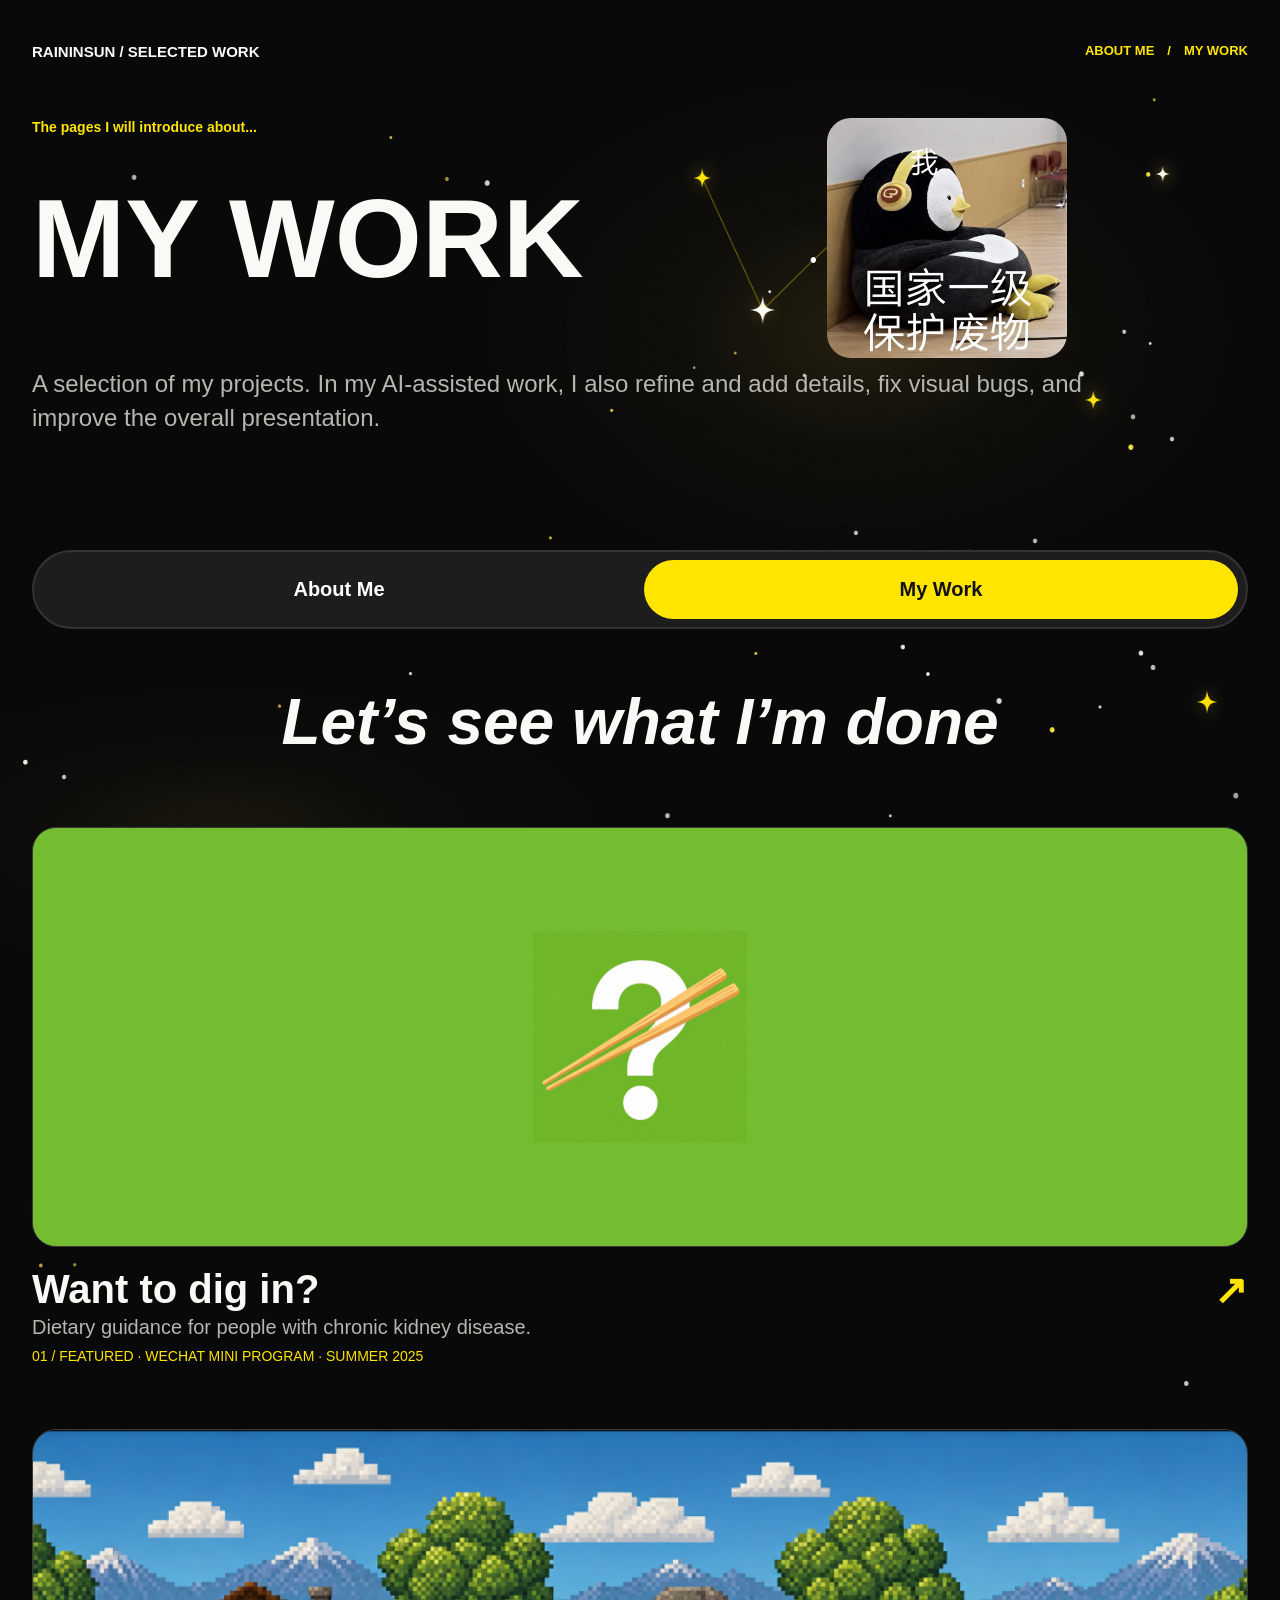
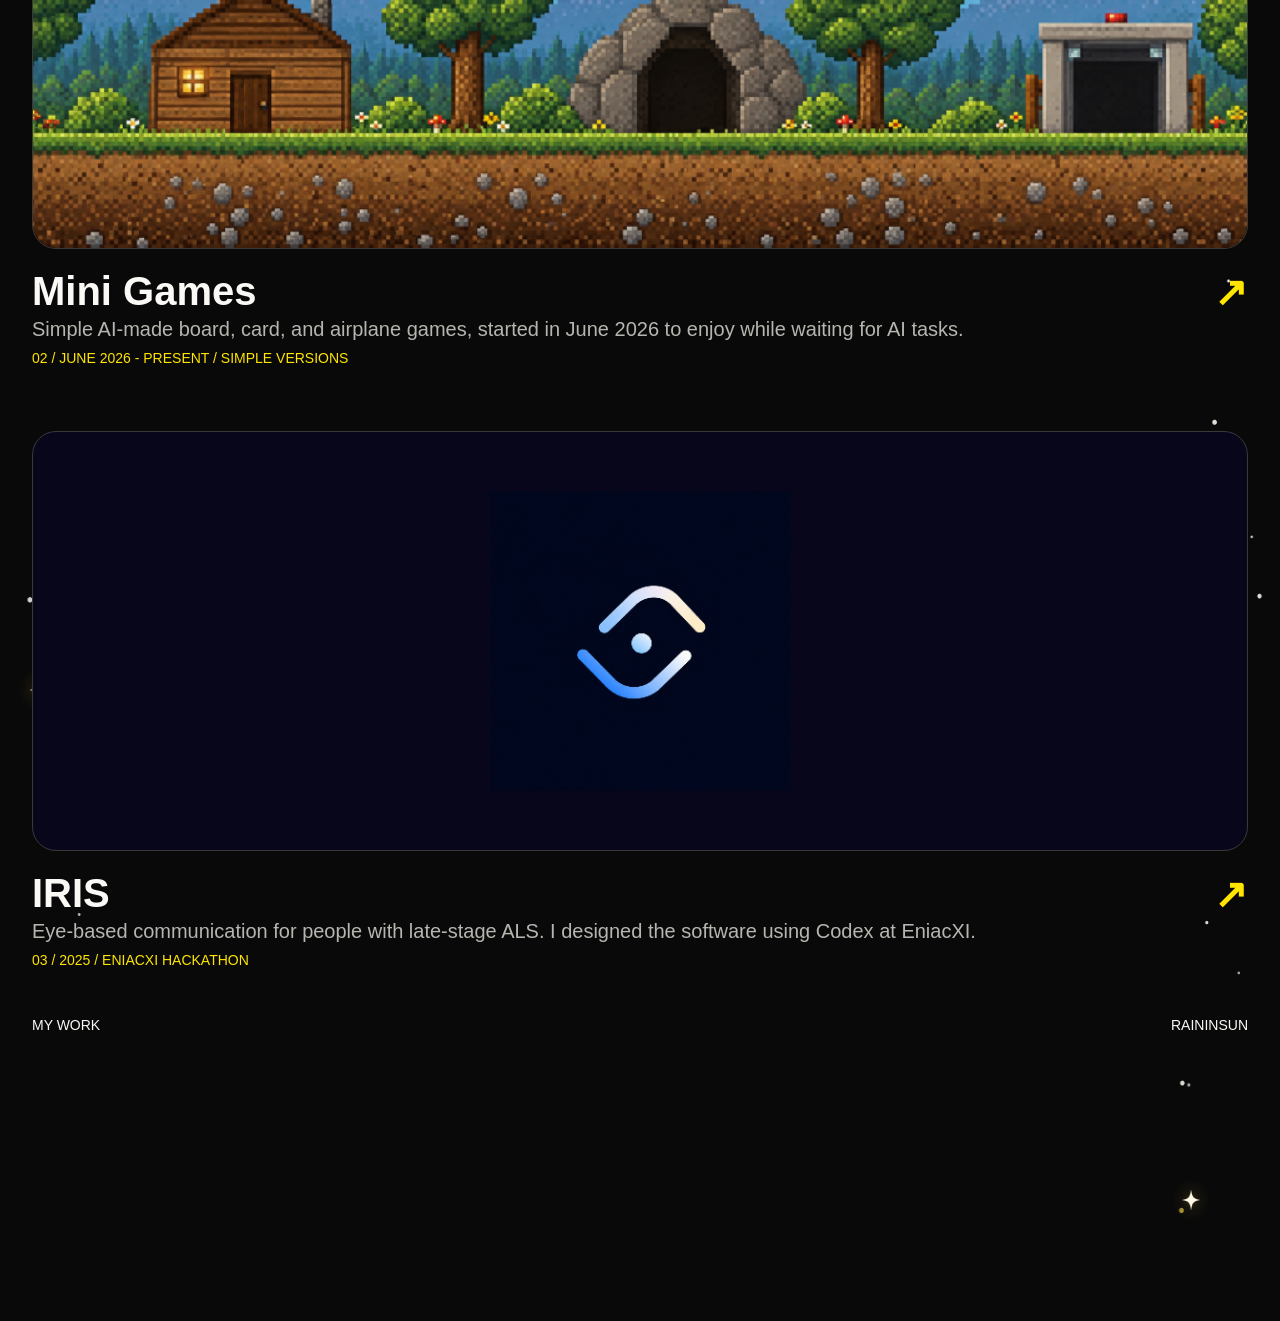
==== work.html @ 869edcb8 "Upload complete Figma website project" ====
<!doctype html><html lang="en"><head><meta charset="utf-8"><meta name="viewport" content="width=device-width,initial-scale=1"><title>My Work — Raininsun</title><link rel="stylesheet" href="styles.css"></head><body class="dark"><div class="darkpage workpage"><div class="stars"></div><div class="dark-shell"><header class="topbar"><b>RAININSUN / SELECTED WORK</b><nav><a href="index.html">ABOUT ME</a>　/　<a href="work.html">MY WORK</a></nav></header><main><section class="workhero"><label>The pages I will introduce about...</label><h1>MY WORK</h1><img src="assets/penguin.png" alt="Penguin artwork"><p>A selection of my projects. In my AI-assisted work, I also refine and add details, fix visual bugs, and improve the overall presentation.</p></section><nav class="tabs dtabs"><a href="index.html">About Me</a><a class="active" href="work.html">My Work</a></nav><h2 class="slogan">Let’s see what I’m done</h2><section class="projects"><article><div class="project kidney"><img src="assets/kidney-project.png" alt="Question mark illustration"></div><h2>Want to dig in? <span>↗</span></h2><p>Dietary guidance for people with chronic kidney disease.</p><small>01 / FEATURED · WECHAT MINI PROGRAM · SUMMER 2025</small></article><article><div class="project"><img src="assets/minigames.png" alt="Pixel art game landscape"></div><h2>Mini Games <span>↗</span></h2><p>Simple AI-made board, card, and airplane games, started in June 2026 to enjoy while waiting for AI tasks.</p><small>02 / JUNE 2026 - PRESENT / SIMPLE VERSIONS</small></article><a href="iris.html"><div class="project iris"><img src="assets/iris-icon.png" alt="IRIS app mark"></div><h2>IRIS <span>↗</span></h2><p>Eye-based communication for people with late-stage ALS. I designed the software using Codex at EniacXI.</p><small>03 / 2025 / ENIACXI HACKATHON</small></a></section></main><footer class="footer"><a href="work.html">MY WORK</a><a href="index.html">RAININSUN</a></footer></div></div></body></html>
---- styles.css ----
*{box-sizing:border-box}html{scroll-behavior:smooth}body{margin:0;font-family:Inter,Arial,sans-serif}a{color:inherit;text-decoration:none}img{max-width:100%;display:block}:root{--yellow:#ffe500;--ink:#202020;--muted:#626262;--pale:#fff5c2;--paper:#faf9f6}.light{background:var(--paper);color:var(--ink)}.site-shell,.dark-shell{width:min(1280px,calc(100% - 64px));margin:auto}.site-shell{padding:40px 0 48px}.topbar{height:22px;display:flex;justify-content:space-between;align-items:center;margin-bottom:48px;font-weight:700;font-size:15px}.topbar nav{color:var(--yellow);font-size:13px}.hero{height:505px;padding:48px;background:var(--yellow);border-radius:40px;display:grid;grid-template-columns:610px 426px;gap:40px;align-items:center;overflow:hidden}.hero p{font-size:28px;margin:0 0 12px}.hero h1{font-size:176px;line-height:1;margin:22px 0 0;letter-spacing:-.06em}.hero img{width:426px;height:409px;object-fit:cover;border-radius:22px}.tabs{height:79px;border:2px solid #202020;border-radius:40px;padding:8px;display:grid;grid-template-columns:1fr 1fr;gap:8px;margin:48px 0;background:#fff}.tabs a{border-radius:30px;display:grid;place-items:center;font-weight:700;font-size:20px}.tabs .active{background:var(--yellow)}.directory{display:grid;gap:24px;margin-bottom:48px}.directory h2{font-size:32px;margin:0 0 6px}.directory p{font-size:18px;color:var(--muted);margin:0}.directory nav{display:grid;grid-template-columns:repeat(4,1fr);gap:24px}.directory nav a{background:var(--pale);border-radius:18px;padding:20px 24px;font-size:20px}hr{border:0;border-top:1px solid #dddad2;margin:0 0 48px}.section{margin-bottom:54px}.section label{font-size:14px;color:var(--muted);font-weight:bold}.section>h2{font-size:64px;margin:28px 0}.section>i{display:block;width:80px;height:6px;background:var(--yellow);margin:-12px 0 28px}.hobby{display:grid;grid-template-columns:1.5fr 1fr;gap:32px;align-items:start}.hobby>img{height:423px;width:100%;object-fit:cover;border-radius:28px;box-shadow:8px 8px 0 var(--yellow)}.hobby h3{font-size:36px;font-weight:500;margin:0 0 18px}.hobby p{font-size:20px;line-height:1.5;color:var(--muted)}blockquote{border-left:4px solid var(--yellow);padding-left:16px;color:var(--muted)}.statement{background:var(--yellow);border-radius:26px;padding:36px 40px;font-size:40px;font-weight:bold}.qualities{display:grid;grid-template-columns:repeat(3,1fr);gap:32px;margin-top:28px}.qualities article{text-align:center}.qualities article h3,.qualities article p{background:var(--pale);margin:0;padding:8px}.qualities article h3{border-radius:60% 60% 0 0;padding-top:32px}.qualities article p{border-radius:0 0 50% 50%;padding:8px 12px 28px;color:var(--muted)}.qualities small,.info small{color:var(--muted)}.info{display:grid;grid-template-columns:220px 1fr;gap:40px;padding:32px 36px;border-radius:24px;margin:16px 0}.info h3{margin:8px 0;font-size:26px}.info p{font-size:18px;color:var(--muted);line-height:1.45;margin:0 0 8px}.pale{background:var(--pale)}.yellow{background:var(--yellow)}.outline{border:1px solid #dddad2}.footer{display:flex;justify-content:space-between;margin-top:48px;font-size:14px}.dark{background:#090909;color:#faf9f6}.darkpage{position:relative;isolation:isolate;min-height:100vh;overflow:hidden;background:#090909}.stars{position:absolute;z-index:-1;inset:0;background:url('assets/work-starfield.png') top center/100% 100% no-repeat}.detailstars{background-image:url('assets/detail-starfield.png')}.dark-shell{position:relative;padding:40px 0 48px}.dark .topbar{margin-bottom:56px}.workpage{min-height:2921px}.workhero{position:relative;min-height:376px}.workhero label,.detailhead label{color:var(--yellow);font-size:14px;font-weight:bold}.workhero h1{font-size:112px;margin:38px 0 0}.workhero img{position:absolute;right:181px;top:0;width:240px;height:240px;border-radius:24px;object-fit:cover}.workhero p{font-size:24px;line-height:1.4;color:#b6b6b0;max-width:1080px;margin:64px 0 28px}.dtabs{background:#1d1d1d;border-color:#333;margin:56px 0}.dtabs a{color:white}.dtabs .active{color:#111}.slogan{text-align:center;font-size:64px;font-style:italic;margin:24px 0 68px}.projects{display:grid;gap:64px}.projects article,.projects>a{display:block;color:inherit}.project{height:420px;border:1px solid #393939;border-radius:24px;overflow:hidden;background:#1d1d1d}.project img{width:100%;height:100%;object-fit:cover}.project.kidney{background:#74bd31;display:grid;place-items:center}.project.kidney img{width:214px;height:212px;object-fit:contain}.project.iris{background:#08061a;display:grid;place-items:center}.project.iris img{width:300px;height:300px;object-fit:cover}.projects h2{font-size:40px;margin:20px 0 4px}.projects h2 span{float:right;color:var(--yellow)}.projects p{font-size:20px;color:#b6b6b0;margin:0 0 8px}.projects small{font-size:14px;color:var(--yellow)}.irispage{min-height:2510px}.detailhead{position:relative;min-height:180px;margin-bottom:57px}.detailhead h1{font-size:72px;margin:26px 0}.detailhead>a{position:absolute;right:0;top:30px;border:1px solid var(--yellow);color:var(--yellow);padding:10px 18px;border-radius:24px}.facts{display:grid;grid-template-columns:repeat(4,1fr);gap:24px;padding:28px;background:#1d1d1d;border-radius:24px;margin-bottom:56px}.facts div{display:grid;gap:12px;text-align:center}.facts small,.detail small{color:var(--yellow);font-weight:bold}.facts span{border:1px solid #353535;border-radius:20px;padding:6px;color:#b6b6b0}.cover{height:540px;background:#08061a;border-radius:24px;display:grid;place-items:center;margin-bottom:56px}.cover img{width:320px;height:320px}.detail{display:grid;grid-template-columns:300px 1fr;gap:48px;margin-bottom:48px}.detail h2{font-size:32px;margin:12px 0}.detail h2 small{display:block;font-size:14px;margin-bottom:20px}.detail p{font-size:20px;line-height:1.5;background:#1d1d1d;color:#b6b6b0;padding:16px;border-radius:16px;margin:0}.device{width:min(608px,100%);height:360px;margin:0 auto 56px;border-radius:24px;overflow:hidden}.device img{width:100%;height:100%;object-fit:cover}
@media(max-width:900px){.hero{height:auto;grid-template-columns:1fr 38%;padding:32px;gap:24px}.hero img{width:100%;height:330px}.hero h1{font-size:clamp(92px,17vw,150px)}.directory nav{grid-template-columns:repeat(2,1fr);gap:12px}.hobby{grid-template-columns:1fr 1fr}.hobby>img{height:340px}.hobby h3{font-size:28px}.hobby p{font-size:17px}.statement{font-size:32px}.dark-shell,.site-shell{width:calc(100% - 48px)}.workhero h1{font-size:clamp(72px,10vw,100px)}.workhero img{right:7%;width:190px;height:190px}.workhero p{font-size:20px;max-width:75%}.slogan{font-size:clamp(38px,7vw,56px)}.detail{grid-template-columns:240px 1fr;gap:28px}}
@media(max-width:600px){.site-shell,.dark-shell{width:calc(100% - 42px);padding-top:24px}.topbar{font-size:10px;margin-bottom:24px}.topbar nav{font-size:9px}.hero{display:flex;flex-direction:column;align-items:stretch;padding:24px;border-radius:26px;gap:16px}.hero p{font-size:18px;margin:0 0 6px}.hero h1{font-size:100px;margin:8px 0}.hero img{height:auto;aspect-ratio:1.04}.tabs{height:56px;padding:5px;margin:24px 0}.tabs a{font-size:15px}.directory{gap:16px;margin-bottom:28px}.directory h2{font-size:22px}.directory p{font-size:13px}.directory nav{gap:8px}.directory nav a{padding:12px;font-size:12px}hr{margin-bottom:30px}.section{margin-bottom:36px}.section label{font-size:9px}.section>h2{font-size:34px;margin:16px 0}.section>i{width:48px;height:3px;margin:0 0 16px}.hobby{grid-template-columns:1fr;gap:18px}.hobby>img{height:auto;aspect-ratio:1.78}.hobby h3{font-size:21px;margin:0 0 12px}.hobby p{font-size:14px}.statement{font-size:22px;padding:20px;border-radius:16px}.qualities{gap:8px}.qualities article h3{font-size:12px;padding:20px 4px 6px}.qualities article p{font-size:9px;padding:6px 4px 18px}.info{grid-template-columns:110px 1fr;gap:14px;padding:14px;border-radius:14px}.info h3{font-size:15px}.info p{font-size:11px}.info small{font-size:8px}.footer{font-size:9px;margin-top:28px}.dark-shell{padding-top:24px}.workpage,.irispage{min-height:100vh}.workhero{min-height:300px}.workhero label,.detailhead label{font-size:10px}.workhero h1{font-size:clamp(58px,16vw,86px);max-width:60%;margin-top:38px}.workhero img{width:112px;height:112px;right:0;top:18px;border-radius:16px}.workhero p{font-size:14px;max-width:none;margin:20px 0}.dtabs{margin-bottom:30px}.slogan{font-size:28px;margin:16px 0 38px}.projects{gap:36px}.project{height:auto;aspect-ratio:1.6;border-radius:16px}.project.kidney img{width:35%;height:auto}.project.iris img{width:44%;height:auto}.projects h2{font-size:20px;margin:12px 0 4px}.projects p{font-size:12px}.projects small{font-size:9px}.detailhead{min-height:130px}.detailhead h1{font-size:46px;margin:14px 0}.detailhead>a{top:28px;font-size:10px;padding:7px 10px}.facts{grid-template-columns:1fr 1fr;gap:12px;padding:14px;margin-bottom:28px}.facts div{gap:6px}.facts small{font-size:9px}.facts span{font-size:10px;padding:5px}.cover{height:auto;aspect-ratio:2.37;margin-bottom:30px}.cover img{width:32%;height:auto}.detail{grid-template-columns:1fr;gap:6px;margin-bottom:24px}.detail h2{font-size:18px;margin:0}.detail h2 small{display:inline;margin:0 10px 0 0;font-size:10px}.detail p{font-size:12px;padding:12px}.device{height:auto;aspect-ratio:1.69;margin-bottom:28px}}
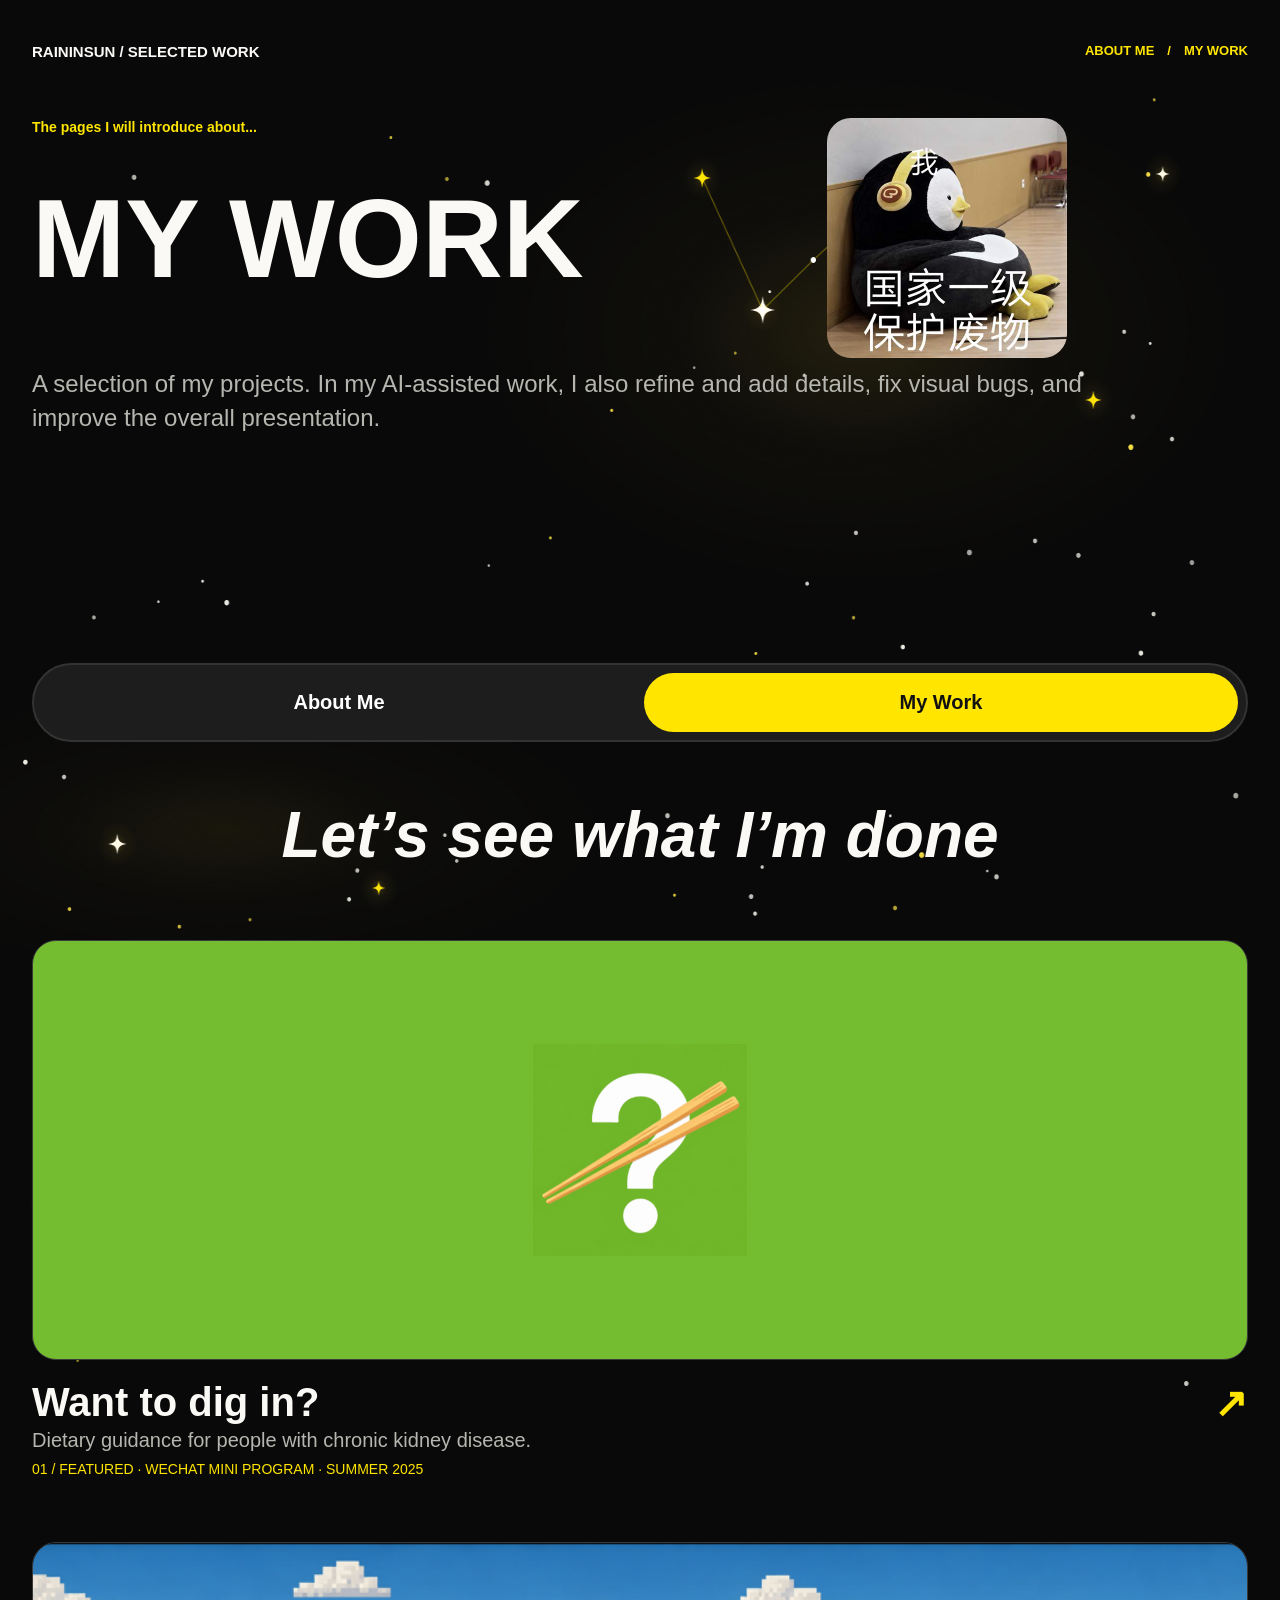
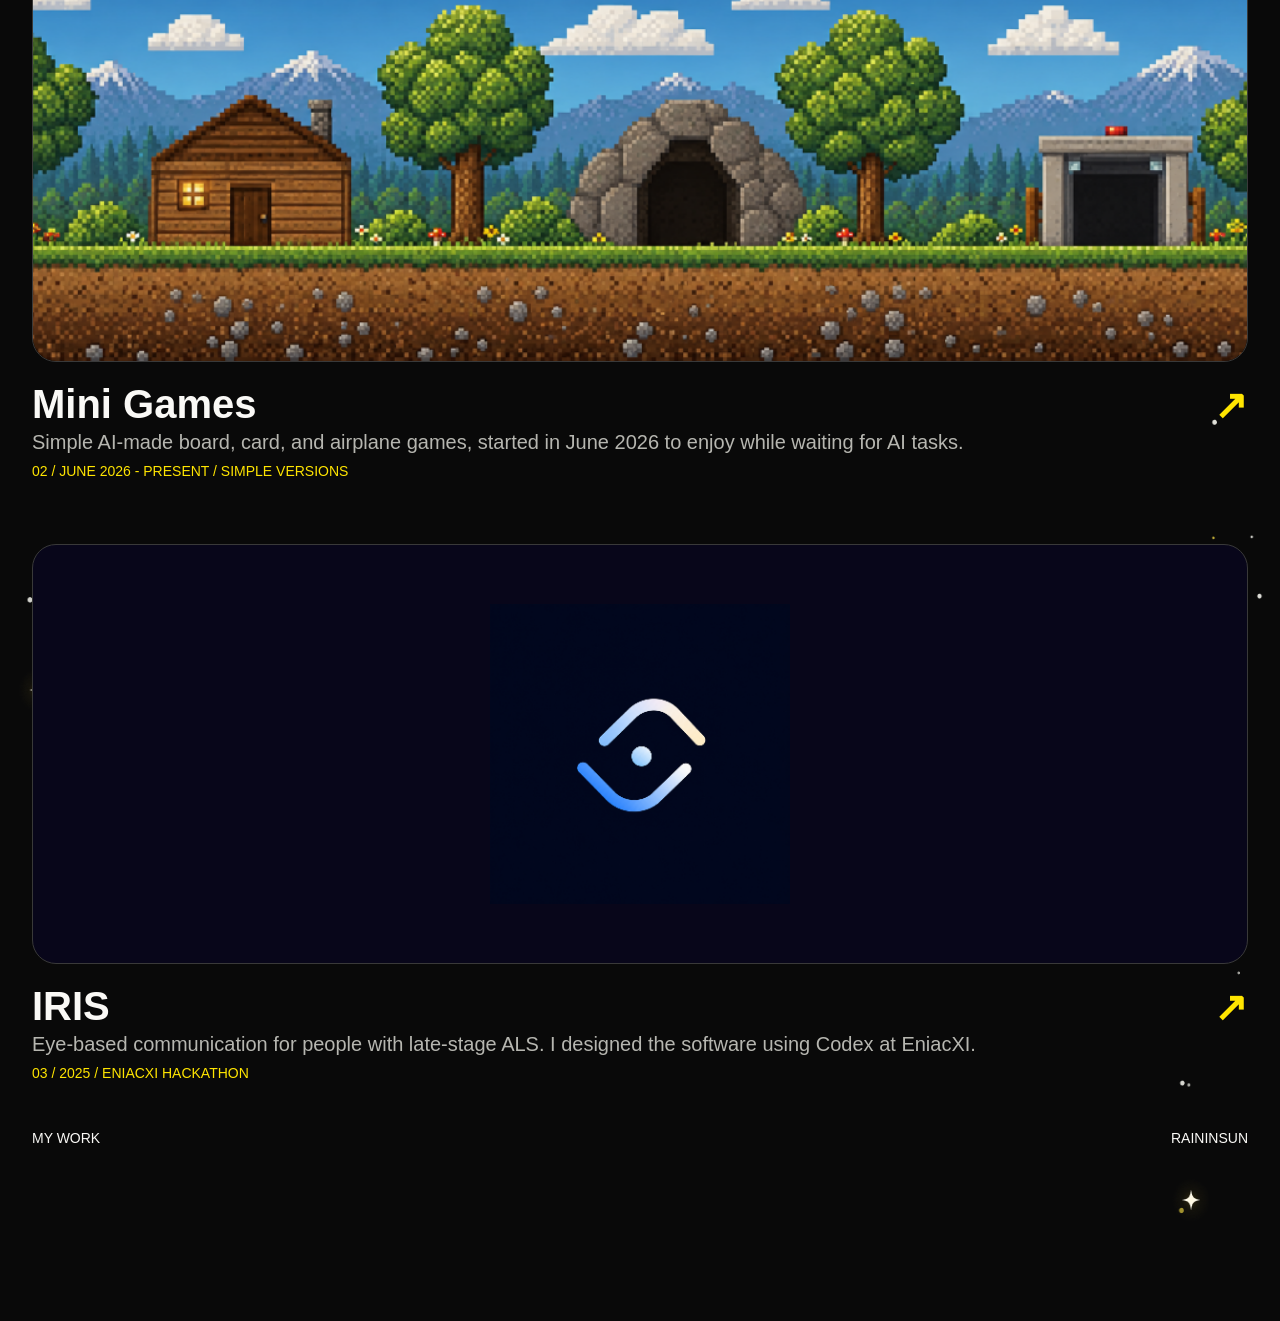
==== commit 2293bb77: "Refresh Work page styles after spacing update" ====
--- a/work.html
+++ b/work.html
@@ -1 +1 @@
-<!doctype html><html lang="en"><head><meta charset="utf-8"><meta name="viewport" content="width=device-width,initial-scale=1"><title>My Work — Raininsun</title><link rel="stylesheet" href="styles.css"></head><body class="dark"><div class="darkpage workpage"><div class="stars"></div><div class="dark-shell"><header class="topbar"><b>RAININSUN / SELECTED WORK</b><nav><a href="index.html">ABOUT ME</a>　/　<a href="work.html">MY WORK</a></nav></header><main><section class="workhero"><label>The pages I will introduce about...</label><h1>MY WORK</h1><img src="assets/penguin.png" alt="Penguin artwork"><p>A selection of my projects. In my AI-assisted work, I also refine and add details, fix visual bugs, and improve the overall presentation.</p></section><nav class="tabs dtabs"><a href="index.html">About Me</a><a class="active" href="work.html">My Work</a></nav><h2 class="slogan">Let’s see what I’m done</h2><section class="projects"><article><div class="project kidney"><img src="assets/kidney-project.png" alt="Question mark illustration"></div><h2>Want to dig in? <span>↗</span></h2><p>Dietary guidance for people with chronic kidney disease.</p><small>01 / FEATURED · WECHAT MINI PROGRAM · SUMMER 2025</small></article><article><div class="project"><img src="assets/minigames.png" alt="Pixel art game landscape"></div><h2>Mini Games <span>↗</span></h2><p>Simple AI-made board, card, and airplane games, started in June 2026 to enjoy while waiting for AI tasks.</p><small>02 / JUNE 2026 - PRESENT / SIMPLE VERSIONS</small></article><a href="iris.html"><div class="project iris"><img src="assets/iris-icon.png" alt="IRIS app mark"></div><h2>IRIS <span>↗</span></h2><p>Eye-based communication for people with late-stage ALS. I designed the software using Codex at EniacXI.</p><small>03 / 2025 / ENIACXI HACKATHON</small></a></section></main><footer class="footer"><a href="work.html">MY WORK</a><a href="index.html">RAININSUN</a></footer></div></div></body></html>+<!doctype html><html lang="en"><head><meta charset="utf-8"><meta name="viewport" content="width=device-width,initial-scale=1"><title>My Work — Raininsun</title><link rel="stylesheet" href="styles.css?v=20261029-2"></head><body class="dark"><div class="darkpage workpage"><div class="stars"></div><div class="dark-shell"><header class="topbar"><b>RAININSUN / SELECTED WORK</b><nav><a href="index.html">ABOUT ME</a>　/　<a href="work.html">MY WORK</a></nav></header><main><section class="workhero"><label>The pages I will introduce about...</label><h1>MY WORK</h1><img src="assets/penguin.png" alt="Penguin artwork"><p>A selection of my projects. In my AI-assisted work, I also refine and add details, fix visual bugs, and improve the overall presentation.</p></section><nav class="tabs dtabs"><a href="index.html">About Me</a><a class="active" href="work.html">My Work</a></nav><h2 class="slogan">Let’s see what I’m done</h2><section class="projects"><article><div class="project kidney"><img src="assets/kidney-project.png" alt="Question mark illustration"></div><h2>Want to dig in? <span>↗</span></h2><p>Dietary guidance for people with chronic kidney disease.</p><small>01 / FEATURED · WECHAT MINI PROGRAM · SUMMER 2025</small></article><article><div class="project"><img src="assets/minigames.png" alt="Pixel art game landscape"></div><h2>Mini Games <span>↗</span></h2><p>Simple AI-made board, card, and airplane games, started in June 2026 to enjoy while waiting for AI tasks.</p><small>02 / JUNE 2026 - PRESENT / SIMPLE VERSIONS</small></article><a href="iris.html"><div class="project iris"><img src="assets/iris-icon.png" alt="IRIS app mark"></div><h2>IRIS <span>↗</span></h2><p>Eye-based communication for people with late-stage ALS. I designed the software using Codex at EniacXI.</p><small>03 / 2025 / ENIACXI HACKATHON</small></a></section></main><footer class="footer"><a href="work.html">MY WORK</a><a href="index.html">RAININSUN</a></footer></div></div></body></html>
--- a/styles.css
+++ b/styles.css
@@ -1,3 +1,4 @@
-*{box-sizing:border-box}html{scroll-behavior:smooth}body{margin:0;font-family:Inter,Arial,sans-serif}a{color:inherit;text-decoration:none}img{max-width:100%;display:block}:root{--yellow:#ffe500;--ink:#202020;--muted:#626262;--pale:#fff5c2;--paper:#faf9f6}.light{background:var(--paper);color:var(--ink)}.site-shell,.dark-shell{width:min(1280px,calc(100% - 64px));margin:auto}.site-shell{padding:40px 0 48px}.topbar{height:22px;display:flex;justify-content:space-between;align-items:center;margin-bottom:48px;font-weight:700;font-size:15px}.topbar nav{color:var(--yellow);font-size:13px}.hero{height:505px;padding:48px;background:var(--yellow);border-radius:40px;display:grid;grid-template-columns:610px 426px;gap:40px;align-items:center;overflow:hidden}.hero p{font-size:28px;margin:0 0 12px}.hero h1{font-size:176px;line-height:1;margin:22px 0 0;letter-spacing:-.06em}.hero img{width:426px;height:409px;object-fit:cover;border-radius:22px}.tabs{height:79px;border:2px solid #202020;border-radius:40px;padding:8px;display:grid;grid-template-columns:1fr 1fr;gap:8px;margin:48px 0;background:#fff}.tabs a{border-radius:30px;display:grid;place-items:center;font-weight:700;font-size:20px}.tabs .active{background:var(--yellow)}.directory{display:grid;gap:24px;margin-bottom:48px}.directory h2{font-size:32px;margin:0 0 6px}.directory p{font-size:18px;color:var(--muted);margin:0}.directory nav{display:grid;grid-template-columns:repeat(4,1fr);gap:24px}.directory nav a{background:var(--pale);border-radius:18px;padding:20px 24px;font-size:20px}hr{border:0;border-top:1px solid #dddad2;margin:0 0 48px}.section{margin-bottom:54px}.section label{font-size:14px;color:var(--muted);font-weight:bold}.section>h2{font-size:64px;margin:28px 0}.section>i{display:block;width:80px;height:6px;background:var(--yellow);margin:-12px 0 28px}.hobby{display:grid;grid-template-columns:1.5fr 1fr;gap:32px;align-items:start}.hobby>img{height:423px;width:100%;object-fit:cover;border-radius:28px;box-shadow:8px 8px 0 var(--yellow)}.hobby h3{font-size:36px;font-weight:500;margin:0 0 18px}.hobby p{font-size:20px;line-height:1.5;color:var(--muted)}blockquote{border-left:4px solid var(--yellow);padding-left:16px;color:var(--muted)}.statement{background:var(--yellow);border-radius:26px;padding:36px 40px;font-size:40px;font-weight:bold}.qualities{display:grid;grid-template-columns:repeat(3,1fr);gap:32px;margin-top:28px}.qualities article{text-align:center}.qualities article h3,.qualities article p{background:var(--pale);margin:0;padding:8px}.qualities article h3{border-radius:60% 60% 0 0;padding-top:32px}.qualities article p{border-radius:0 0 50% 50%;padding:8px 12px 28px;color:var(--muted)}.qualities small,.info small{color:var(--muted)}.info{display:grid;grid-template-columns:220px 1fr;gap:40px;padding:32px 36px;border-radius:24px;margin:16px 0}.info h3{margin:8px 0;font-size:26px}.info p{font-size:18px;color:var(--muted);line-height:1.45;margin:0 0 8px}.pale{background:var(--pale)}.yellow{background:var(--yellow)}.outline{border:1px solid #dddad2}.footer{display:flex;justify-content:space-between;margin-top:48px;font-size:14px}.dark{background:#090909;color:#faf9f6}.darkpage{position:relative;isolation:isolate;min-height:100vh;overflow:hidden;background:#090909}.stars{position:absolute;z-index:-1;inset:0;background:url('assets/work-starfield.png') top center/100% 100% no-repeat}.detailstars{background-image:url('assets/detail-starfield.png')}.dark-shell{position:relative;padding:40px 0 48px}.dark .topbar{margin-bottom:56px}.workpage{min-height:2921px}.workhero{position:relative;min-height:376px}.workhero label,.detailhead label{color:var(--yellow);font-size:14px;font-weight:bold}.workhero h1{font-size:112px;margin:38px 0 0}.workhero img{position:absolute;right:181px;top:0;width:240px;height:240px;border-radius:24px;object-fit:cover}.workhero p{font-size:24px;line-height:1.4;color:#b6b6b0;max-width:1080px;margin:64px 0 28px}.dtabs{background:#1d1d1d;border-color:#333;margin:56px 0}.dtabs a{color:white}.dtabs .active{color:#111}.slogan{text-align:center;font-size:64px;font-style:italic;margin:24px 0 68px}.projects{display:grid;gap:64px}.projects article,.projects>a{display:block;color:inherit}.project{height:420px;border:1px solid #393939;border-radius:24px;overflow:hidden;background:#1d1d1d}.project img{width:100%;height:100%;object-fit:cover}.project.kidney{background:#74bd31;display:grid;place-items:center}.project.kidney img{width:214px;height:212px;object-fit:contain}.project.iris{background:#08061a;display:grid;place-items:center}.project.iris img{width:300px;height:300px;object-fit:cover}.projects h2{font-size:40px;margin:20px 0 4px}.projects h2 span{float:right;color:var(--yellow)}.projects p{font-size:20px;color:#b6b6b0;margin:0 0 8px}.projects small{font-size:14px;color:var(--yellow)}.irispage{min-height:2510px}.detailhead{position:relative;min-height:180px;margin-bottom:57px}.detailhead h1{font-size:72px;margin:26px 0}.detailhead>a{position:absolute;right:0;top:30px;border:1px solid var(--yellow);color:var(--yellow);padding:10px 18px;border-radius:24px}.facts{display:grid;grid-template-columns:repeat(4,1fr);gap:24px;padding:28px;background:#1d1d1d;border-radius:24px;margin-bottom:56px}.facts div{display:grid;gap:12px;text-align:center}.facts small,.detail small{color:var(--yellow);font-weight:bold}.facts span{border:1px solid #353535;border-radius:20px;padding:6px;color:#b6b6b0}.cover{height:540px;background:#08061a;border-radius:24px;display:grid;place-items:center;margin-bottom:56px}.cover img{width:320px;height:320px}.detail{display:grid;grid-template-columns:300px 1fr;gap:48px;margin-bottom:48px}.detail h2{font-size:32px;margin:12px 0}.detail h2 small{display:block;font-size:14px;margin-bottom:20px}.detail p{font-size:20px;line-height:1.5;background:#1d1d1d;color:#b6b6b0;padding:16px;border-radius:16px;margin:0}.device{width:min(608px,100%);height:360px;margin:0 auto 56px;border-radius:24px;overflow:hidden}.device img{width:100%;height:100%;object-fit:cover}
+*{box-sizing:border-box}html{scroll-behavior:smooth}body{margin:0;font-family:Inter,Arial,sans-serif}a{color:inherit;text-decoration:none}img{max-width:100%;display:block}:root{--yellow:#ffe500;--ink:#202020;--muted:#626262;--pale:#fff5c2;--paper:#faf9f6}.light{background:var(--paper);color:var(--ink)}.site-shell,.dark-shell{width:min(1280px,calc(100% - 64px));margin:auto}.site-shell{padding:40px 0 48px}.topbar{height:22px;display:flex;justify-content:space-between;align-items:center;margin-bottom:48px;font-weight:700;font-size:15px}.topbar nav{color:var(--yellow);font-size:13px}.hero{height:505px;padding:48px;background:var(--yellow);border-radius:40px;display:grid;grid-template-columns:610px 426px;gap:40px;align-items:center;overflow:hidden}.hero p{font-size:28px;margin:0 0 12px}.hero h1{font-size:176px;line-height:1;margin:22px 0 0;letter-spacing:-.06em}.hero img{width:426px;height:409px;object-fit:cover;border-radius:22px}.tabs{height:79px;border:2px solid #202020;border-radius:40px;padding:8px;display:grid;grid-template-columns:1fr 1fr;gap:8px;margin:48px 0;background:#fff}.tabs a{border-radius:30px;display:grid;place-items:center;font-weight:700;font-size:20px}.tabs .active{background:var(--yellow)}.directory{display:grid;gap:24px;margin-bottom:48px}.directory h2{font-size:32px;margin:0 0 6px}.directory p{font-size:18px;color:var(--muted);margin:0}.directory nav{display:grid;grid-template-columns:repeat(4,1fr);gap:24px}.directory nav a{background:var(--pale);border-radius:18px;padding:20px 24px;font-size:20px}hr{border:0;border-top:1px solid #dddad2;margin:0 0 48px}.section{margin-bottom:54px}.section label{font-size:14px;color:var(--muted);font-weight:bold}.section>h2{font-size:64px;margin:28px 0}.section>i{display:block;width:80px;height:6px;background:var(--yellow);margin:-12px 0 28px}.hobby{display:grid;grid-template-columns:1.5fr 1fr;gap:32px;align-items:start}.hobby>img{height:423px;width:100%;object-fit:cover;border-radius:28px;box-shadow:8px 8px 0 var(--yellow)}.hobby h3{font-size:36px;font-weight:500;margin:0 0 18px}.hobby p{font-size:20px;line-height:1.5;color:var(--muted)}blockquote{border-left:4px solid var(--yellow);padding-left:16px;color:var(--muted)}.statement{background:var(--yellow);border-radius:26px;padding:36px 40px;font-size:40px;font-weight:bold}.qualities{display:grid;grid-template-columns:repeat(3,1fr);gap:32px;margin-top:28px}.qualities article{text-align:center}.qualities article h3,.qualities article p{background:var(--pale);margin:0;padding:8px}.qualities article h3{border-radius:60% 60% 0 0;padding-top:32px}.qualities article p{border-radius:0 0 50% 50%;padding:8px 12px 28px;color:var(--muted)}.qualities small,.info small{color:var(--muted)}.info{display:grid;grid-template-columns:220px 1fr;gap:40px;padding:32px 36px;border-radius:24px;margin:16px 0}.info h3{margin:8px 0;font-size:26px}.info p{font-size:18px;color:var(--muted);line-height:1.45;margin:0 0 8px}.pale{background:var(--pale)}.yellow{background:var(--yellow)}.outline{border:1px solid #dddad2}.footer{display:flex;justify-content:space-between;margin-top:48px;font-size:14px}.dark{background:#090909;color:#faf9f6}.darkpage{position:relative;isolation:isolate;min-height:100vh;overflow:hidden;background:#090909}.stars{position:absolute;z-index:-1;inset:0;background:url('assets/work-starfield.png') top center/100% 100% no-repeat}.detailstars{background-image:url('assets/detail-starfield.png')}.dark-shell{position:relative;padding:40px 0 48px}.dark .topbar{margin-bottom:56px}.workpage{min-height:2921px}.workhero{position:relative;min-height:376px}.workhero label,.detailhead label{color:var(--yellow);font-size:14px;font-weight:bold}.workhero h1{font-size:112px;margin:38px 0 0}.workhero img{position:absolute;right:181px;top:0;width:240px;height:240px;border-radius:24px;object-fit:cover}.workhero p{font-size:24px;line-height:1.4;color:#b6b6b0;max-width:1080px;margin:64px 0 28px}.dtabs{background:#1d1d1d;border-color:#333;margin:56px 0}@media(min-width:601px){.workpage .dtabs{margin-top:169px}}.dtabs a{color:white}.dtabs .active{color:#111}.slogan{text-align:center;font-size:64px;font-style:italic;margin:24px 0 68px}.projects{display:grid;gap:64px}.projects article,.projects>a{display:block;color:inherit}.project{height:420px;border:1px solid #393939;border-radius:24px;overflow:hidden;background:#1d1d1d}.project img{width:100%;height:100%;object-fit:cover}.project.kidney{background:#74bd31;display:grid;place-items:center}.project.kidney img{width:214px;height:212px;object-fit:contain}.project.iris{background:#08061a;display:grid;place-items:center}.project.iris img{width:300px;height:300px;object-fit:cover}.projects h2{font-size:40px;margin:20px 0 4px}.projects h2 span{float:right;color:var(--yellow)}.projects p{font-size:20px;color:#b6b6b0;margin:0 0 8px}.projects small{font-size:14px;color:var(--yellow)}.irispage{min-height:2510px}.detailhead{position:relative;min-height:180px;margin-bottom:57px}.detailhead h1{font-size:72px;margin:26px 0}.detailhead>a{position:absolute;right:0;top:30px;border:1px solid var(--yellow);color:var(--yellow);padding:10px 18px;border-radius:24px}.facts{display:grid;grid-template-columns:repeat(4,1fr);gap:24px;padding:28px;background:#1d1d1d;border-radius:24px;margin-bottom:56px}.facts div{display:grid;gap:12px;text-align:center}.facts small,.detail small{color:var(--yellow);font-weight:bold}.facts span{border:1px solid #353535;border-radius:20px;padding:6px;color:#b6b6b0}.cover{height:540px;background:#08061a;border-radius:24px;display:grid;place-items:center;margin-bottom:56px}.cover img{width:320px;height:320px}.detail{display:grid;grid-template-columns:300px 1fr;gap:48px;margin-bottom:48px}.detail h2{font-size:32px;margin:12px 0}.detail h2 small{display:block;font-size:14px;margin-bottom:20px}.detail p{font-size:20px;line-height:1.5;background:#1d1d1d;color:#b6b6b0;padding:16px;border-radius:16px;margin:0}.device{width:min(608px,100%);height:360px;margin:0 auto 56px;border-radius:24px;overflow:hidden}.device img{width:100%;height:100%;object-fit:cover}
 @media(max-width:900px){.hero{height:auto;grid-template-columns:1fr 38%;padding:32px;gap:24px}.hero img{width:100%;height:330px}.hero h1{font-size:clamp(92px,17vw,150px)}.directory nav{grid-template-columns:repeat(2,1fr);gap:12px}.hobby{grid-template-columns:1fr 1fr}.hobby>img{height:340px}.hobby h3{font-size:28px}.hobby p{font-size:17px}.statement{font-size:32px}.dark-shell,.site-shell{width:calc(100% - 48px)}.workhero h1{font-size:clamp(72px,10vw,100px)}.workhero img{right:7%;width:190px;height:190px}.workhero p{font-size:20px;max-width:75%}.slogan{font-size:clamp(38px,7vw,56px)}.detail{grid-template-columns:240px 1fr;gap:28px}}
 @media(max-width:600px){.site-shell,.dark-shell{width:calc(100% - 42px);padding-top:24px}.topbar{font-size:10px;margin-bottom:24px}.topbar nav{font-size:9px}.hero{display:flex;flex-direction:column;align-items:stretch;padding:24px;border-radius:26px;gap:16px}.hero p{font-size:18px;margin:0 0 6px}.hero h1{font-size:100px;margin:8px 0}.hero img{height:auto;aspect-ratio:1.04}.tabs{height:56px;padding:5px;margin:24px 0}.tabs a{font-size:15px}.directory{gap:16px;margin-bottom:28px}.directory h2{font-size:22px}.directory p{font-size:13px}.directory nav{gap:8px}.directory nav a{padding:12px;font-size:12px}hr{margin-bottom:30px}.section{margin-bottom:36px}.section label{font-size:9px}.section>h2{font-size:34px;margin:16px 0}.section>i{width:48px;height:3px;margin:0 0 16px}.hobby{grid-template-columns:1fr;gap:18px}.hobby>img{height:auto;aspect-ratio:1.78}.hobby h3{font-size:21px;margin:0 0 12px}.hobby p{font-size:14px}.statement{font-size:22px;padding:20px;border-radius:16px}.qualities{gap:8px}.qualities article h3{font-size:12px;padding:20px 4px 6px}.qualities article p{font-size:9px;padding:6px 4px 18px}.info{grid-template-columns:110px 1fr;gap:14px;padding:14px;border-radius:14px}.info h3{font-size:15px}.info p{font-size:11px}.info small{font-size:8px}.footer{font-size:9px;margin-top:28px}.dark-shell{padding-top:24px}.workpage,.irispage{min-height:100vh}.workhero{min-height:300px}.workhero label,.detailhead label{font-size:10px}.workhero h1{font-size:clamp(58px,16vw,86px);max-width:60%;margin-top:38px}.workhero img{width:112px;height:112px;right:0;top:18px;border-radius:16px}.workhero p{font-size:14px;max-width:none;margin:20px 0}.dtabs{margin-bottom:30px}.slogan{font-size:28px;margin:16px 0 38px}.projects{gap:36px}.project{height:auto;aspect-ratio:1.6;border-radius:16px}.project.kidney img{width:35%;height:auto}.project.iris img{width:44%;height:auto}.projects h2{font-size:20px;margin:12px 0 4px}.projects p{font-size:12px}.projects small{font-size:9px}.detailhead{min-height:130px}.detailhead h1{font-size:46px;margin:14px 0}.detailhead>a{top:28px;font-size:10px;padding:7px 10px}.facts{grid-template-columns:1fr 1fr;gap:12px;padding:14px;margin-bottom:28px}.facts div{gap:6px}.facts small{font-size:9px}.facts span{font-size:10px;padding:5px}.cover{height:auto;aspect-ratio:2.37;margin-bottom:30px}.cover img{width:32%;height:auto}.detail{grid-template-columns:1fr;gap:6px;margin-bottom:24px}.detail h2{font-size:18px;margin:0}.detail h2 small{display:inline;margin:0 10px 0 0;font-size:10px}.detail p{font-size:12px;padding:12px}.device{height:auto;aspect-ratio:1.69;margin-bottom:28px}}
+
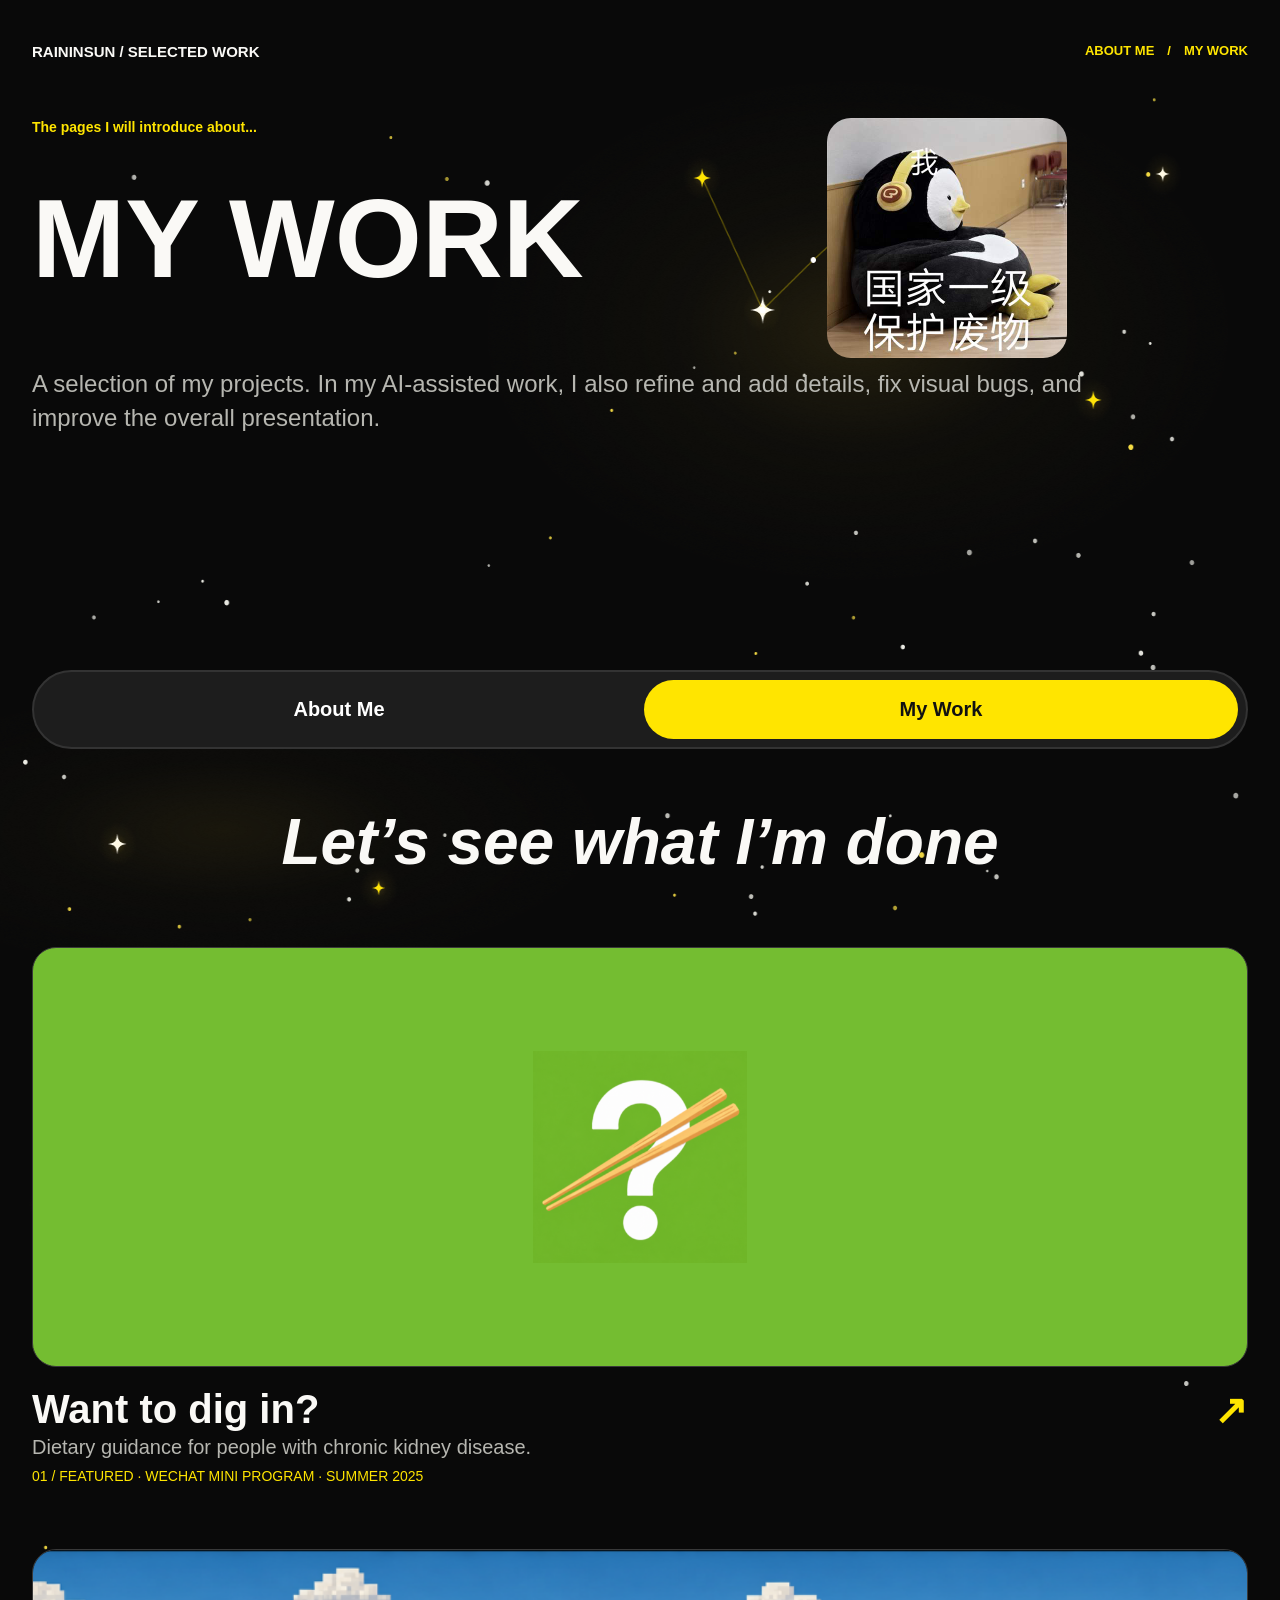
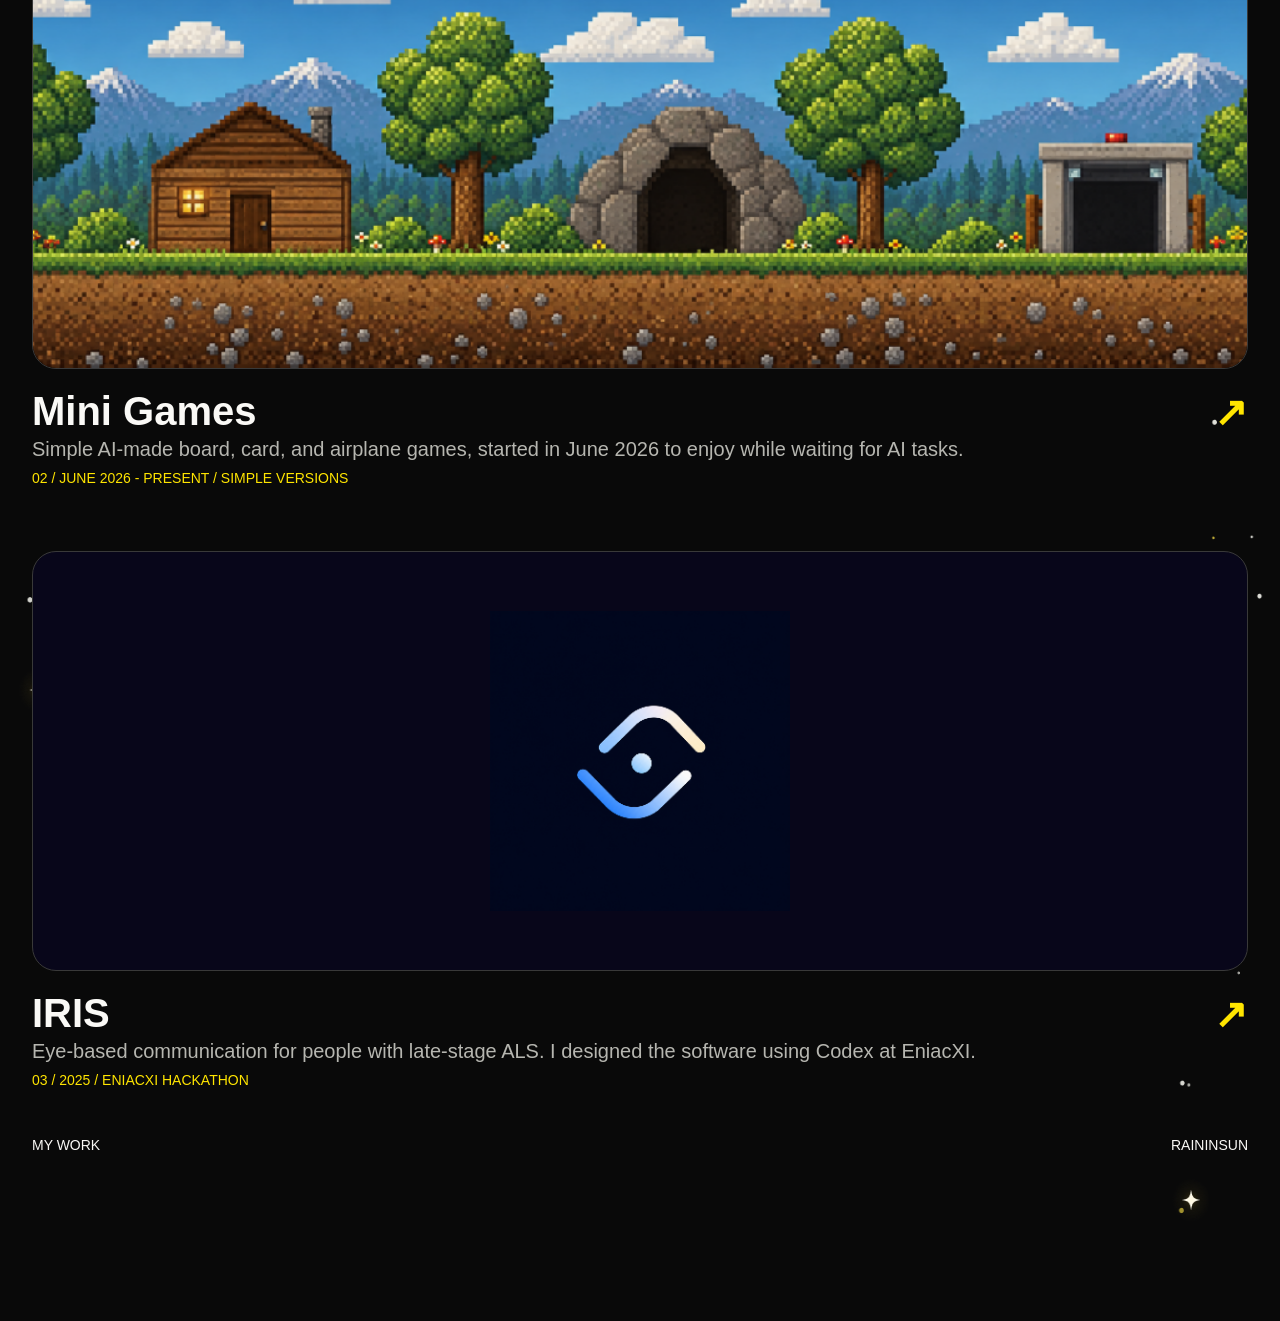
==== commit 3019455b: "Refresh Work page alignment styles" ====
--- a/work.html
+++ b/work.html
@@ -1 +1 @@
-<!doctype html><html lang="en"><head><meta charset="utf-8"><meta name="viewport" content="width=device-width,initial-scale=1"><title>My Work — Raininsun</title><link rel="stylesheet" href="styles.css?v=20261029-2"></head><body class="dark"><div class="darkpage workpage"><div class="stars"></div><div class="dark-shell"><header class="topbar"><b>RAININSUN / SELECTED WORK</b><nav><a href="index.html">ABOUT ME</a>　/　<a href="work.html">MY WORK</a></nav></header><main><section class="workhero"><label>The pages I will introduce about...</label><h1>MY WORK</h1><img src="assets/penguin.png" alt="Penguin artwork"><p>A selection of my projects. In my AI-assisted work, I also refine and add details, fix visual bugs, and improve the overall presentation.</p></section><nav class="tabs dtabs"><a href="index.html">About Me</a><a class="active" href="work.html">My Work</a></nav><h2 class="slogan">Let’s see what I’m done</h2><section class="projects"><article><div class="project kidney"><img src="assets/kidney-project.png" alt="Question mark illustration"></div><h2>Want to dig in? <span>↗</span></h2><p>Dietary guidance for people with chronic kidney disease.</p><small>01 / FEATURED · WECHAT MINI PROGRAM · SUMMER 2025</small></article><article><div class="project"><img src="assets/minigames.png" alt="Pixel art game landscape"></div><h2>Mini Games <span>↗</span></h2><p>Simple AI-made board, card, and airplane games, started in June 2026 to enjoy while waiting for AI tasks.</p><small>02 / JUNE 2026 - PRESENT / SIMPLE VERSIONS</small></article><a href="iris.html"><div class="project iris"><img src="assets/iris-icon.png" alt="IRIS app mark"></div><h2>IRIS <span>↗</span></h2><p>Eye-based communication for people with late-stage ALS. I designed the software using Codex at EniacXI.</p><small>03 / 2025 / ENIACXI HACKATHON</small></a></section></main><footer class="footer"><a href="work.html">MY WORK</a><a href="index.html">RAININSUN</a></footer></div></div></body></html>
+<!doctype html><html lang="en"><head><meta charset="utf-8"><meta name="viewport" content="width=device-width,initial-scale=1"><title>My Work — Raininsun</title><link rel="stylesheet" href="styles.css?v=20261029-3"></head><body class="dark"><div class="darkpage workpage"><div class="stars"></div><div class="dark-shell"><header class="topbar"><b>RAININSUN / SELECTED WORK</b><nav><a href="index.html">ABOUT ME</a>　/　<a href="work.html">MY WORK</a></nav></header><main><section class="workhero"><label>The pages I will introduce about...</label><h1>MY WORK</h1><img src="assets/penguin.png" alt="Penguin artwork"><p>A selection of my projects. In my AI-assisted work, I also refine and add details, fix visual bugs, and improve the overall presentation.</p></section><nav class="tabs dtabs"><a href="index.html">About Me</a><a class="active" href="work.html">My Work</a></nav><h2 class="slogan">Let’s see what I’m done</h2><section class="projects"><article><div class="project kidney"><img src="assets/kidney-project.png" alt="Question mark illustration"></div><h2>Want to dig in? <span>↗</span></h2><p>Dietary guidance for people with chronic kidney disease.</p><small>01 / FEATURED · WECHAT MINI PROGRAM · SUMMER 2025</small></article><article><div class="project"><img src="assets/minigames.png" alt="Pixel art game landscape"></div><h2>Mini Games <span>↗</span></h2><p>Simple AI-made board, card, and airplane games, started in June 2026 to enjoy while waiting for AI tasks.</p><small>02 / JUNE 2026 - PRESENT / SIMPLE VERSIONS</small></article><a href="iris.html"><div class="project iris"><img src="assets/iris-icon.png" alt="IRIS app mark"></div><h2>IRIS <span>↗</span></h2><p>Eye-based communication for people with late-stage ALS. I designed the software using Codex at EniacXI.</p><small>03 / 2025 / ENIACXI HACKATHON</small></a></section></main><footer class="footer"><a href="work.html">MY WORK</a><a href="index.html">RAININSUN</a></footer></div></div></body></html>
--- a/styles.css
+++ b/styles.css
@@ -1,4 +1,4 @@
-*{box-sizing:border-box}html{scroll-behavior:smooth}body{margin:0;font-family:Inter,Arial,sans-serif}a{color:inherit;text-decoration:none}img{max-width:100%;display:block}:root{--yellow:#ffe500;--ink:#202020;--muted:#626262;--pale:#fff5c2;--paper:#faf9f6}.light{background:var(--paper);color:var(--ink)}.site-shell,.dark-shell{width:min(1280px,calc(100% - 64px));margin:auto}.site-shell{padding:40px 0 48px}.topbar{height:22px;display:flex;justify-content:space-between;align-items:center;margin-bottom:48px;font-weight:700;font-size:15px}.topbar nav{color:var(--yellow);font-size:13px}.hero{height:505px;padding:48px;background:var(--yellow);border-radius:40px;display:grid;grid-template-columns:610px 426px;gap:40px;align-items:center;overflow:hidden}.hero p{font-size:28px;margin:0 0 12px}.hero h1{font-size:176px;line-height:1;margin:22px 0 0;letter-spacing:-.06em}.hero img{width:426px;height:409px;object-fit:cover;border-radius:22px}.tabs{height:79px;border:2px solid #202020;border-radius:40px;padding:8px;display:grid;grid-template-columns:1fr 1fr;gap:8px;margin:48px 0;background:#fff}.tabs a{border-radius:30px;display:grid;place-items:center;font-weight:700;font-size:20px}.tabs .active{background:var(--yellow)}.directory{display:grid;gap:24px;margin-bottom:48px}.directory h2{font-size:32px;margin:0 0 6px}.directory p{font-size:18px;color:var(--muted);margin:0}.directory nav{display:grid;grid-template-columns:repeat(4,1fr);gap:24px}.directory nav a{background:var(--pale);border-radius:18px;padding:20px 24px;font-size:20px}hr{border:0;border-top:1px solid #dddad2;margin:0 0 48px}.section{margin-bottom:54px}.section label{font-size:14px;color:var(--muted);font-weight:bold}.section>h2{font-size:64px;margin:28px 0}.section>i{display:block;width:80px;height:6px;background:var(--yellow);margin:-12px 0 28px}.hobby{display:grid;grid-template-columns:1.5fr 1fr;gap:32px;align-items:start}.hobby>img{height:423px;width:100%;object-fit:cover;border-radius:28px;box-shadow:8px 8px 0 var(--yellow)}.hobby h3{font-size:36px;font-weight:500;margin:0 0 18px}.hobby p{font-size:20px;line-height:1.5;color:var(--muted)}blockquote{border-left:4px solid var(--yellow);padding-left:16px;color:var(--muted)}.statement{background:var(--yellow);border-radius:26px;padding:36px 40px;font-size:40px;font-weight:bold}.qualities{display:grid;grid-template-columns:repeat(3,1fr);gap:32px;margin-top:28px}.qualities article{text-align:center}.qualities article h3,.qualities article p{background:var(--pale);margin:0;padding:8px}.qualities article h3{border-radius:60% 60% 0 0;padding-top:32px}.qualities article p{border-radius:0 0 50% 50%;padding:8px 12px 28px;color:var(--muted)}.qualities small,.info small{color:var(--muted)}.info{display:grid;grid-template-columns:220px 1fr;gap:40px;padding:32px 36px;border-radius:24px;margin:16px 0}.info h3{margin:8px 0;font-size:26px}.info p{font-size:18px;color:var(--muted);line-height:1.45;margin:0 0 8px}.pale{background:var(--pale)}.yellow{background:var(--yellow)}.outline{border:1px solid #dddad2}.footer{display:flex;justify-content:space-between;margin-top:48px;font-size:14px}.dark{background:#090909;color:#faf9f6}.darkpage{position:relative;isolation:isolate;min-height:100vh;overflow:hidden;background:#090909}.stars{position:absolute;z-index:-1;inset:0;background:url('assets/work-starfield.png') top center/100% 100% no-repeat}.detailstars{background-image:url('assets/detail-starfield.png')}.dark-shell{position:relative;padding:40px 0 48px}.dark .topbar{margin-bottom:56px}.workpage{min-height:2921px}.workhero{position:relative;min-height:376px}.workhero label,.detailhead label{color:var(--yellow);font-size:14px;font-weight:bold}.workhero h1{font-size:112px;margin:38px 0 0}.workhero img{position:absolute;right:181px;top:0;width:240px;height:240px;border-radius:24px;object-fit:cover}.workhero p{font-size:24px;line-height:1.4;color:#b6b6b0;max-width:1080px;margin:64px 0 28px}.dtabs{background:#1d1d1d;border-color:#333;margin:56px 0}@media(min-width:601px){.workpage .dtabs{margin-top:169px}}.dtabs a{color:white}.dtabs .active{color:#111}.slogan{text-align:center;font-size:64px;font-style:italic;margin:24px 0 68px}.projects{display:grid;gap:64px}.projects article,.projects>a{display:block;color:inherit}.project{height:420px;border:1px solid #393939;border-radius:24px;overflow:hidden;background:#1d1d1d}.project img{width:100%;height:100%;object-fit:cover}.project.kidney{background:#74bd31;display:grid;place-items:center}.project.kidney img{width:214px;height:212px;object-fit:contain}.project.iris{background:#08061a;display:grid;place-items:center}.project.iris img{width:300px;height:300px;object-fit:cover}.projects h2{font-size:40px;margin:20px 0 4px}.projects h2 span{float:right;color:var(--yellow)}.projects p{font-size:20px;color:#b6b6b0;margin:0 0 8px}.projects small{font-size:14px;color:var(--yellow)}.irispage{min-height:2510px}.detailhead{position:relative;min-height:180px;margin-bottom:57px}.detailhead h1{font-size:72px;margin:26px 0}.detailhead>a{position:absolute;right:0;top:30px;border:1px solid var(--yellow);color:var(--yellow);padding:10px 18px;border-radius:24px}.facts{display:grid;grid-template-columns:repeat(4,1fr);gap:24px;padding:28px;background:#1d1d1d;border-radius:24px;margin-bottom:56px}.facts div{display:grid;gap:12px;text-align:center}.facts small,.detail small{color:var(--yellow);font-weight:bold}.facts span{border:1px solid #353535;border-radius:20px;padding:6px;color:#b6b6b0}.cover{height:540px;background:#08061a;border-radius:24px;display:grid;place-items:center;margin-bottom:56px}.cover img{width:320px;height:320px}.detail{display:grid;grid-template-columns:300px 1fr;gap:48px;margin-bottom:48px}.detail h2{font-size:32px;margin:12px 0}.detail h2 small{display:block;font-size:14px;margin-bottom:20px}.detail p{font-size:20px;line-height:1.5;background:#1d1d1d;color:#b6b6b0;padding:16px;border-radius:16px;margin:0}.device{width:min(608px,100%);height:360px;margin:0 auto 56px;border-radius:24px;overflow:hidden}.device img{width:100%;height:100%;object-fit:cover}
+*{box-sizing:border-box}html{scroll-behavior:smooth}body{margin:0;font-family:Inter,Arial,sans-serif}a{color:inherit;text-decoration:none}img{max-width:100%;display:block}:root{--yellow:#ffe500;--ink:#202020;--muted:#626262;--pale:#fff5c2;--paper:#faf9f6}.light{background:var(--paper);color:var(--ink)}.site-shell,.dark-shell{width:min(1280px,calc(100% - 64px));margin:auto}.site-shell{padding:40px 0 48px}.topbar{height:22px;display:flex;justify-content:space-between;align-items:center;margin-bottom:48px;font-weight:700;font-size:15px}.topbar nav{color:var(--yellow);font-size:13px}.hero{height:505px;padding:48px;background:var(--yellow);border-radius:40px;display:grid;grid-template-columns:610px 426px;gap:40px;align-items:center;overflow:hidden}.hero p{font-size:28px;margin:0 0 12px}.hero h1{font-size:176px;line-height:1;margin:22px 0 0;letter-spacing:-.06em}.hero img{width:426px;height:409px;object-fit:cover;border-radius:22px}.tabs{height:79px;border:2px solid #202020;border-radius:40px;padding:8px;display:grid;grid-template-columns:1fr 1fr;gap:8px;margin:48px 0;background:#fff}.tabs a{border-radius:30px;display:grid;place-items:center;font-weight:700;font-size:20px}.tabs .active{background:var(--yellow)}.directory{display:grid;gap:24px;margin-bottom:48px}.directory h2{font-size:32px;margin:0 0 6px}.directory p{font-size:18px;color:var(--muted);margin:0}.directory nav{display:grid;grid-template-columns:repeat(4,1fr);gap:24px}.directory nav a{background:var(--pale);border-radius:18px;padding:20px 24px;font-size:20px}hr{border:0;border-top:1px solid #dddad2;margin:0 0 48px}.section{margin-bottom:54px}.section label{font-size:14px;color:var(--muted);font-weight:bold}.section>h2{font-size:64px;margin:28px 0}.section>i{display:block;width:80px;height:6px;background:var(--yellow);margin:-12px 0 28px}.hobby{display:grid;grid-template-columns:1.5fr 1fr;gap:32px;align-items:start}.hobby>img{height:423px;width:100%;object-fit:cover;border-radius:28px;box-shadow:8px 8px 0 var(--yellow)}.hobby h3{font-size:36px;font-weight:500;margin:0 0 18px}.hobby p{font-size:20px;line-height:1.5;color:var(--muted)}blockquote{border-left:4px solid var(--yellow);padding-left:16px;color:var(--muted)}.statement{background:var(--yellow);border-radius:26px;padding:36px 40px;font-size:40px;font-weight:bold}.qualities{display:grid;grid-template-columns:repeat(3,1fr);gap:32px;margin-top:28px}.qualities article{text-align:center}.qualities article h3,.qualities article p{background:var(--pale);margin:0;padding:8px}.qualities article h3{border-radius:60% 60% 0 0;padding-top:32px}.qualities article p{border-radius:0 0 50% 50%;padding:8px 12px 28px;color:var(--muted)}.qualities small,.info small{color:var(--muted)}.info{display:grid;grid-template-columns:220px 1fr;gap:40px;padding:32px 36px;border-radius:24px;margin:16px 0}.info h3{margin:8px 0;font-size:26px}.info p{font-size:18px;color:var(--muted);line-height:1.45;margin:0 0 8px}.pale{background:var(--pale)}.yellow{background:var(--yellow)}.outline{border:1px solid #dddad2}.footer{display:flex;justify-content:space-between;margin-top:48px;font-size:14px}.dark{background:#090909;color:#faf9f6}.darkpage{position:relative;isolation:isolate;min-height:100vh;overflow:hidden;background:#090909}.stars{position:absolute;z-index:-1;inset:0;background:url('assets/work-starfield.png') top center/100% 100% no-repeat}.detailstars{background-image:url('assets/detail-starfield.png')}.dark-shell{position:relative;padding:40px 0 48px}.dark .topbar{margin-bottom:56px}.workpage{min-height:2921px}.workhero{position:relative;min-height:376px}.workhero label,.detailhead label{color:var(--yellow);font-size:14px;font-weight:bold}.workhero h1{font-size:112px;margin:38px 0 0}.workhero img{position:absolute;right:181px;top:0;width:240px;height:240px;border-radius:24px;object-fit:cover}.workhero p{font-size:24px;line-height:1.4;color:#b6b6b0;max-width:1080px;margin:64px 0 28px}.dtabs{background:#1d1d1d;border-color:#333;margin:56px 0}@media(min-width:601px){.workpage .dtabs{margin-top:176px}}.dtabs a{color:white}.dtabs .active{color:#111}.slogan{text-align:center;font-size:64px;font-style:italic;margin:24px 0 68px}.projects{display:grid;gap:64px}.projects article,.projects>a{display:block;color:inherit}.project{height:420px;border:1px solid #393939;border-radius:24px;overflow:hidden;background:#1d1d1d}.project img{width:100%;height:100%;object-fit:cover}.project.kidney{background:#74bd31;display:grid;place-items:center}.project.kidney img{width:214px;height:212px;object-fit:contain}.project.iris{background:#08061a;display:grid;place-items:center}.project.iris img{width:300px;height:300px;object-fit:cover}.projects h2{font-size:40px;margin:20px 0 4px}.projects h2 span{float:right;color:var(--yellow)}.projects p{font-size:20px;color:#b6b6b0;margin:0 0 8px}.projects small{font-size:14px;color:var(--yellow)}.irispage{min-height:2510px}.detailhead{position:relative;min-height:180px;margin-bottom:57px}.detailhead h1{font-size:72px;margin:26px 0}.detailhead>a{position:absolute;right:0;top:30px;border:1px solid var(--yellow);color:var(--yellow);padding:10px 18px;border-radius:24px}.facts{display:grid;grid-template-columns:repeat(4,1fr);gap:24px;padding:28px;background:#1d1d1d;border-radius:24px;margin-bottom:56px}.facts div{display:grid;gap:12px;text-align:center}.facts small,.detail small{color:var(--yellow);font-weight:bold}.facts span{border:1px solid #353535;border-radius:20px;padding:6px;color:#b6b6b0}.cover{height:540px;background:#08061a;border-radius:24px;display:grid;place-items:center;margin-bottom:56px}.cover img{width:320px;height:320px}.detail{display:grid;grid-template-columns:300px 1fr;gap:48px;margin-bottom:48px}.detail h2{font-size:32px;margin:12px 0}.detail h2 small{display:block;font-size:14px;margin-bottom:20px}.detail p{font-size:20px;line-height:1.5;background:#1d1d1d;color:#b6b6b0;padding:16px;border-radius:16px;margin:0}.device{width:min(608px,100%);height:360px;margin:0 auto 56px;border-radius:24px;overflow:hidden}.device img{width:100%;height:100%;object-fit:cover}
 @media(max-width:900px){.hero{height:auto;grid-template-columns:1fr 38%;padding:32px;gap:24px}.hero img{width:100%;height:330px}.hero h1{font-size:clamp(92px,17vw,150px)}.directory nav{grid-template-columns:repeat(2,1fr);gap:12px}.hobby{grid-template-columns:1fr 1fr}.hobby>img{height:340px}.hobby h3{font-size:28px}.hobby p{font-size:17px}.statement{font-size:32px}.dark-shell,.site-shell{width:calc(100% - 48px)}.workhero h1{font-size:clamp(72px,10vw,100px)}.workhero img{right:7%;width:190px;height:190px}.workhero p{font-size:20px;max-width:75%}.slogan{font-size:clamp(38px,7vw,56px)}.detail{grid-template-columns:240px 1fr;gap:28px}}
 @media(max-width:600px){.site-shell,.dark-shell{width:calc(100% - 42px);padding-top:24px}.topbar{font-size:10px;margin-bottom:24px}.topbar nav{font-size:9px}.hero{display:flex;flex-direction:column;align-items:stretch;padding:24px;border-radius:26px;gap:16px}.hero p{font-size:18px;margin:0 0 6px}.hero h1{font-size:100px;margin:8px 0}.hero img{height:auto;aspect-ratio:1.04}.tabs{height:56px;padding:5px;margin:24px 0}.tabs a{font-size:15px}.directory{gap:16px;margin-bottom:28px}.directory h2{font-size:22px}.directory p{font-size:13px}.directory nav{gap:8px}.directory nav a{padding:12px;font-size:12px}hr{margin-bottom:30px}.section{margin-bottom:36px}.section label{font-size:9px}.section>h2{font-size:34px;margin:16px 0}.section>i{width:48px;height:3px;margin:0 0 16px}.hobby{grid-template-columns:1fr;gap:18px}.hobby>img{height:auto;aspect-ratio:1.78}.hobby h3{font-size:21px;margin:0 0 12px}.hobby p{font-size:14px}.statement{font-size:22px;padding:20px;border-radius:16px}.qualities{gap:8px}.qualities article h3{font-size:12px;padding:20px 4px 6px}.qualities article p{font-size:9px;padding:6px 4px 18px}.info{grid-template-columns:110px 1fr;gap:14px;padding:14px;border-radius:14px}.info h3{font-size:15px}.info p{font-size:11px}.info small{font-size:8px}.footer{font-size:9px;margin-top:28px}.dark-shell{padding-top:24px}.workpage,.irispage{min-height:100vh}.workhero{min-height:300px}.workhero label,.detailhead label{font-size:10px}.workhero h1{font-size:clamp(58px,16vw,86px);max-width:60%;margin-top:38px}.workhero img{width:112px;height:112px;right:0;top:18px;border-radius:16px}.workhero p{font-size:14px;max-width:none;margin:20px 0}.dtabs{margin-bottom:30px}.slogan{font-size:28px;margin:16px 0 38px}.projects{gap:36px}.project{height:auto;aspect-ratio:1.6;border-radius:16px}.project.kidney img{width:35%;height:auto}.project.iris img{width:44%;height:auto}.projects h2{font-size:20px;margin:12px 0 4px}.projects p{font-size:12px}.projects small{font-size:9px}.detailhead{min-height:130px}.detailhead h1{font-size:46px;margin:14px 0}.detailhead>a{top:28px;font-size:10px;padding:7px 10px}.facts{grid-template-columns:1fr 1fr;gap:12px;padding:14px;margin-bottom:28px}.facts div{gap:6px}.facts small{font-size:9px}.facts span{font-size:10px;padding:5px}.cover{height:auto;aspect-ratio:2.37;margin-bottom:30px}.cover img{width:32%;height:auto}.detail{grid-template-columns:1fr;gap:6px;margin-bottom:24px}.detail h2{font-size:18px;margin:0}.detail h2 small{display:inline;margin:0 10px 0 0;font-size:10px}.detail p{font-size:12px;padding:12px}.device{height:auto;aspect-ratio:1.69;margin-bottom:28px}}
 
